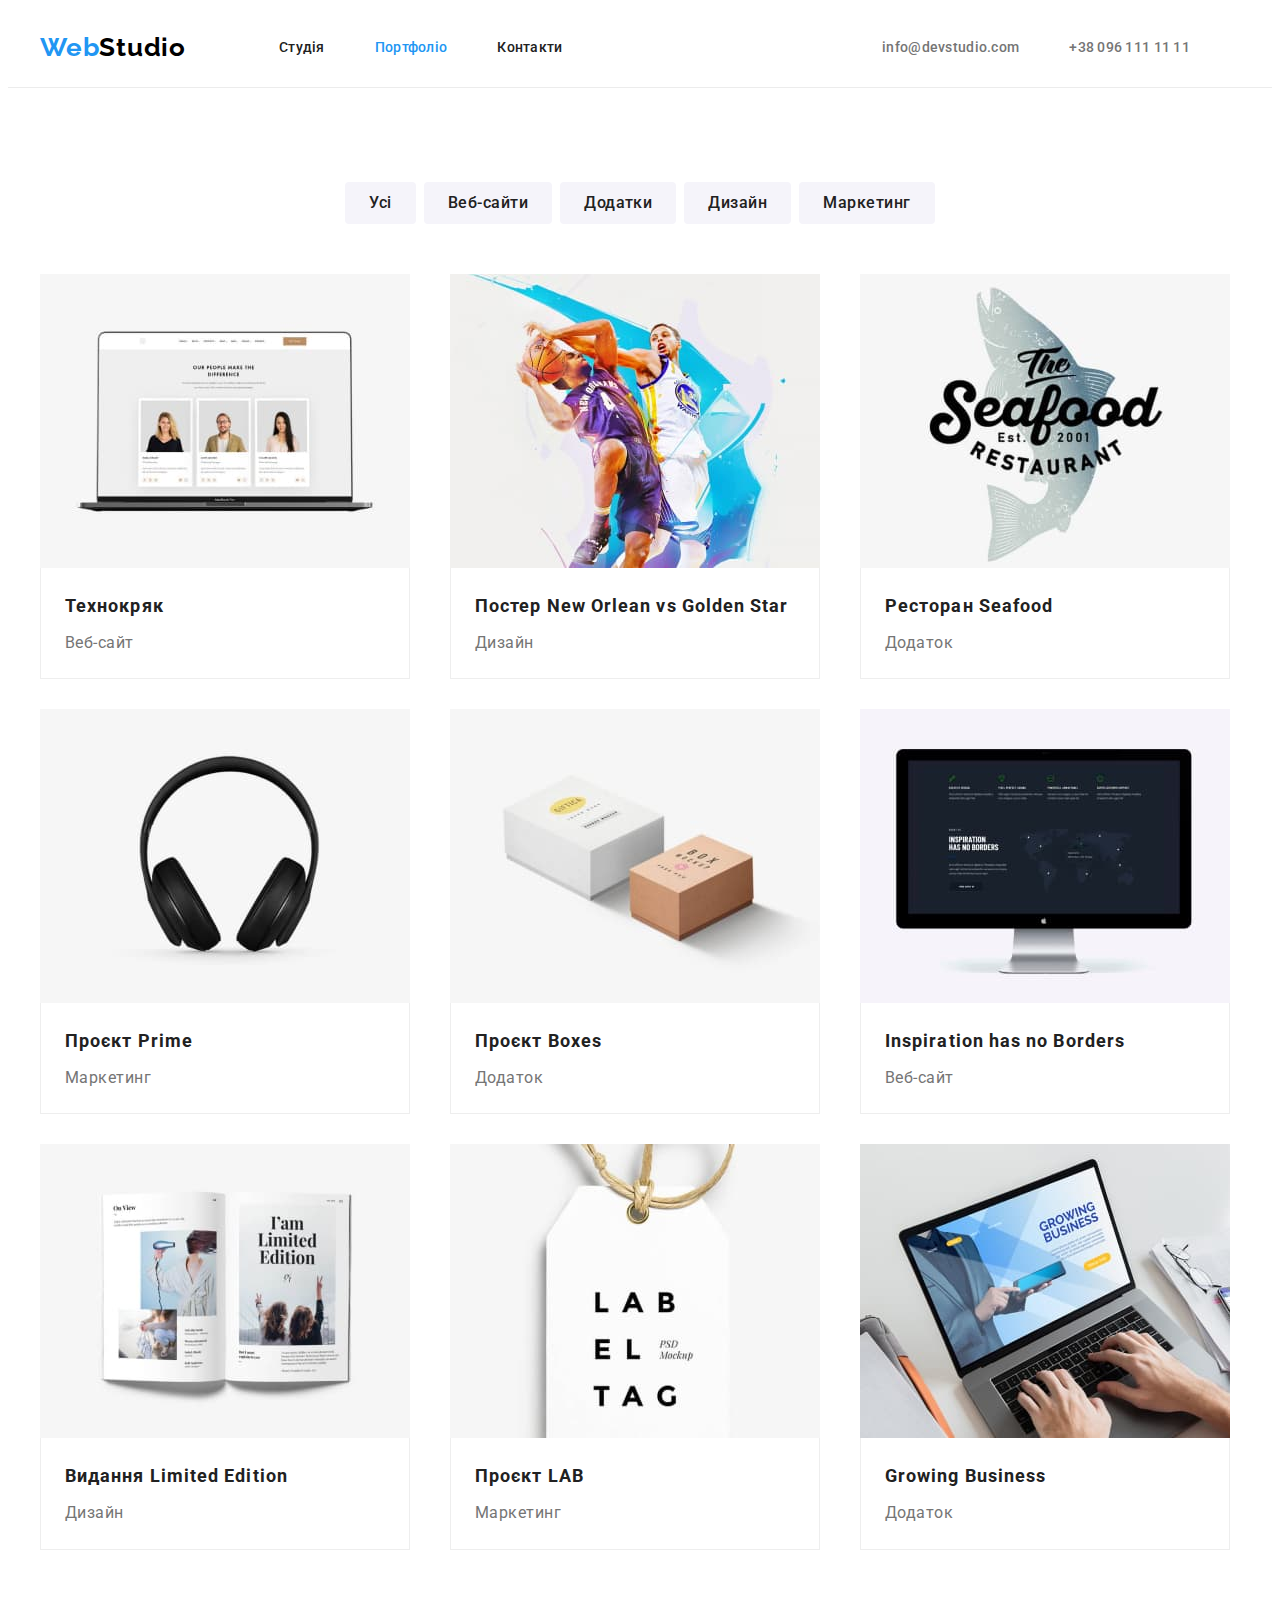
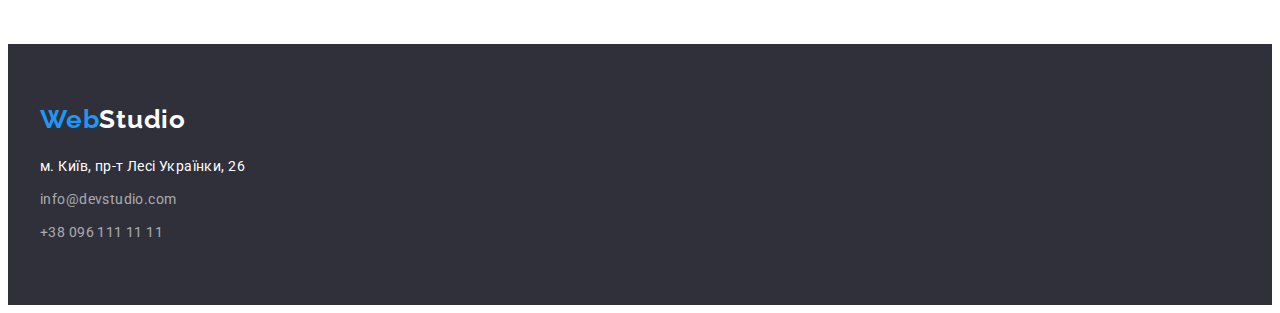
==== portfolio.html @ a5641ab6 "project created" ====
<!DOCTYPE html>
<html lang="uk">
<head>
    <meta charset="UTF-8">
    <meta http-equiv="X-UA-Compatible" content="IE=edge">
    <meta name="viewport" content="width=device-width, initial-scale=1.0">
    <title>Portfolio</title>
    <link rel="stylesheet" href="https://cdnjs.cloudflare.com/ajax/libs/modern-normalize/1.1.0/modern-normalize.min.css" integrity="sha512-wpPYUAdjBVSE4KJnH1VR1HeZfpl1ub8YT/NKx4PuQ5NmX2tKuGu6U/JRp5y+Y8XG2tV+wKQpNHVUX03MfMFn9Q==" crossorigin="anonymous" referrerpolicy="no-referrer">
    <link rel="preconnect" href="https://fonts.googleapis.com">
    <link rel="preconnect" href="https://fonts.gstatic.com" crossorigin>
    <link href="https://fonts.googleapis.com/css2?family=Raleway:wght@700&family=Roboto:wght@400;500;700;900&display=swap" rel="stylesheet">
    <link rel="stylesheet" href="./css/styles.css">
</head>

<body>
    <header>
        <div class="container header-flex">
            <nav class="header-nav">
                <a class="link logo-link" href="./index.html">
                    Web<span class="logo-decor-header">Studio</span>
                </a>
                <ul class="list menu-list">
                    <li class="menu-item"><a class="link menu-item-link" href="./index.html">Студія</a></li>
                    <li class="menu-item"><a class="link menu-item-link current" href="./portfolio.html">Портфоліо</a></li>
                    <li class="menu-item"><a class="link menu-item-link" href="">Контакти</a></li>
                </ul>
            </nav>
            <ul class="list contacts-list">
                <li><a class="link contacts-link" href="mailto:info@devstudio.com">info@devstudio.com</a></li>
                <li><a class="link contacts-link" href="tel:+380961111111">+38 096 111 11 11</a></li>
            </ul>
        </div>
    </header>

    <main>
        <section class="section section-filter">
            <div class="container">
                <h1 class="visually-hidden">Портфоліо</h1>
                <ul class="list filter-list">
                    <li class="filter-list-item"><button class="btn filter-btn" type="button">Усі</button></li>
                    <li class="filter-list-item"><button class="btn filter-btn" type="button">Веб-сайти</button></li>
                    <li class="filter-list-item"><button class="btn filter-btn" type="button">Додатки</button></li>
                    <li class="filter-list-item"><button class="btn filter-btn" type="button">Дизайн</button></li>
                    <li class="filter-list-item"><button class="btn filter-btn" type="button">Маркетинг</button></li>
                </ul>
                
                <ul class="list portfolio-list">
                    <li class="portfolio-card">
                        <a class="link portfolio-link" href="/">
                            <img class="portfolio-img" src="./images/portfolio-img-01.jpg" alt="portfolio-img-01" width="370" height="294">
                            <div class="portfolio-card-text">
                                <h2 class="portfolio-title">Технокряк</h2>
                                <p class="portfolio-desc">Веб-сайт</p>
                            </div>
                        </a>
                    </li>
                    <li class="portfolio-card">
                        <a class="link portfolio-link" href="/">
                            <img class="portfolio-img" src="./images/portfolio-img-02.jpg" alt="portfolio-img-02" width="370" height="294">
                            <div class="portfolio-card-text">
                                <h2 class="portfolio-title">Постер New Orlean vs Golden Star</h2>
                                <p class="portfolio-desc">Дизайн</p>
                            </div>                            
                        </a>
                    </li>
                    <li class="portfolio-card">
                        <a class="link portfolio-link" href="/">
                            <img class="portfolio-img" src="./images/portfolio-img-03.jpg" alt="portfolio-img-03" width="370" height="294">
                            <div class="portfolio-card-text">
                                <h2 class="portfolio-title">Ресторан Seafood</h2>
                                <p class="portfolio-desc">Додаток</p>
                            </div>                            
                        </a>
                    </li>
                    <li class="portfolio-card">
                        <a class="link portfolio-link" href="/">
                            <img class="portfolio-img" src="./images/portfolio-img-04.jpg" alt="portfolio-img-04" width="370" height="294">
                            <div class="portfolio-card-text">
                                <h2 class="portfolio-title">Проєкт Prime</h2>
                                <p class="portfolio-desc">Маркетинг</p>
                            </div>                            
                        </a>
                    </li>
                    <li class="portfolio-card">
                        <a class="link portfolio-link" href="/">
                            <img class="portfolio-img" src="./images/portfolio-img-05.jpg" alt="portfolio-img-05" width="370" height="294">
                            <div class="portfolio-card-text">
                                <h2 class="portfolio-title">Проєкт Boxes</h2>
                                <p class="portfolio-desc">Додаток</p>
                            </div>                            
                        </a>
                    </li>
                    <li class="portfolio-card">
                        <a class="link portfolio-link" href="/">
                            <img class="portfolio-img" src="./images/portfolio-img-06.jpg" alt="portfolio-img-06" width="370" height="294">
                            <div class="portfolio-card-text">
                                <h2 class="portfolio-title">Inspiration has no Borders</h2>
                                <p class="portfolio-desc">Веб-сайт</p>
                            </div>                            
                        </a>
                    </li>
                    <li class="portfolio-card">
                        <a class="link portfolio-link" href="/">
                            <img class="portfolio-img" src="./images/portfolio-img-07.jpg" alt="portfolio-img-07" width="370" height="294">
                            <div class="portfolio-card-text">
                                <h2 class="portfolio-title">Видання Limited Edition</h2>
                                <p class="portfolio-desc">Дизайн</p>
                            </div>                            
                        </a>
                    </li>
                    <li class="portfolio-card">
                        <a class="link portfolio-link" href="/">
                            <img class="portfolio-img" src="./images/portfolio-img-08.jpg" alt="portfolio-img-08" width="370" height="294">
                            <div class="portfolio-card-text">
                                <h2 class="portfolio-title">Проєкт LAB</h2>
                                <p class="portfolio-desc">Маркетинг</p>
                            </div>                            
                        </a>
                    </li>
                    <li class="portfolio-card">
                        <a class="link portfolio-link" href="/">
                            <img class="portfolio-img" src="./images/portfolio-img-09.jpg" alt="portfolio-img-09" width="370" height="294">
                            <div class="portfolio-card-text">
                                <h2 class="portfolio-title">Growing Business</h2>
                                <p class="portfolio-desc">Додаток</p>
                            </div>                            
                        </a>
                    </li>
                </ul>
            </div>
        </section>
    </main>

    <footer>
        <div class="container">
            <a class="link logo-link footer-logo" href="./index.html">
                Web<span class="logo-decor-footer">Studio</span>
            </a>
            <address class="footer-list">
                <ul class="list">
                    <li class="footer-list-item">
                        <a class="link footer-address" href="https://goo.gl/maps/kTnFqVp6dQfRhCdu8">м. Київ, пр-т Лесі Українки, 26</a>
                    </li>
                    <li class="footer-list-item">
                        <a class="link footer-contact" href="mailto:info@devstudio.com">info@devstudio.com</a>
                    </li>
                    <li class="footer-list-item">
                        <a class="link footer-contact" href="tel:+380961111111">+38 096 111 11 11</a>
                    </li>
                </ul>
            </address>
        </div>
    </footer>
    
</body>

</html>
---- css/styles.css ----
/* ===general=== */

:root {
    --white-color: #FFFFFF;
    --accent-coror: #2196F3;
    /* (gray for btn and section)  */
    --gray-bgcolor: #F5F4FA;
    --dark-bgcolor: #2F303A;
    --gray-text-color: #757575;
    --dark-text-color: #212121;
    --black-text-color: #000000;
    --accent-hero-btn-color: #188CE8;
    --white-border: #EEEEEE;
    --border-bottom-line: #ECECEC;
}

body {
    font-family: 'Roboto', sans-serif;
    font-style: normal;
    font-size: 14px;
    line-height: 1.71;
    color: var(--dark-text-color);
    background-color: var(--white-color);  
}

h1, h2, h3, h4, p {
    margin-top: 0;
    margin-bottom: 0;
}

.link {
    text-decoration: none;
}

.link:visited {
    text-decoration: none;
}

.list {
    list-style: none;
    padding: 0;
    margin: 0;
}

.visually-hidden {
    position: absolute;
    width: 1px;
    height: 1px;
    margin: -1px;
    padding: 0;
    overflow: hidden;
    border: 0;
    clip: rect(0 0 0 0);
}

img {
    display: block;
}

.container {
    width: 1200px;
    margin: 0 auto;
    padding: 0 15px;
}

.section {
    padding: 94px 0;
}

/* ===header=== */

header {
    border-bottom: 1px solid var(--border-bottom-line);
    padding-top: 24px;
    padding-bottom: 24px;
}

.header-flex, .header-nav, .menu-list, .contacts-list {
    display: flex;
    align-items: center;
}

.header-flex {
    justify-content: space-between;
}

.logo-link {
    font-family: 'Raleway', sans-serif;
    font-style: normal;
    font-weight: 700;
    font-size: 26px;
    line-height: 1.2;
    letter-spacing: 0.03em; 
    color: var(--accent-coror);
    margin-right: 93px;
}

.logo-decor-header {
    color: var(--black-text-color);
}

.menu-item-link {
    font-weight: 500;
    font-size: 14px;
    line-height: 1.14;
    letter-spacing: 0.02em;
    color: var(--dark-text-color);    
}

.menu-item:not(:last-child) {
    margin-right: 50px;
}

.current {
    color: var(--accent-coror);
}

.contacts-list {
    margin-left: auto;
}

.contacts-link {
    font-weight: 500;
    font-size: 14px;
    line-height: 1.14;
    letter-spacing: 0.02em;
    color: var(--gray-text-color);
    margin-right: 50px;
}

.menu-item-link:hover,
.menu-item-link:focus,
.contacts-link:hover,
.contacts-link:focus {
    color: var(--accent-coror);
}

/* ===main=== */

.section-hero {
    text-align: center;
    background-color: var(--dark-bgcolor);
    padding: 200px 0;
}

.hero-title {
    font-weight: 900;
    font-size: 44px;
    line-height: 1.36;
    letter-spacing: 0.06em;
    text-transform: uppercase;
    color: var(--white-color);
    margin: 0 auto 30px;
    max-width: 696px;
}

.hero-btn {
    font-family: inherit;
    font-weight: 700;
    font-size: 16px;
    line-height: 1.88;
    letter-spacing: 0.06em;
    color: var(--white-color);
    background-color: var(--accent-coror);
    padding: 10px 32px;
    border-color: transparent;
    border-radius: 4px;
    box-shadow: 0px 4px 4px rgba(0, 0, 0, 0.15);
}

.hero-btn:hover, .hero-btn:focus {
    background-color: var(--accent-hero-btn-color);
    cursor: pointer;
}

.special-list {
    display: flex;
}

.special-item {
    flex-basis: calc((100% - 3*30px) / 4);
}

.special-item:not(:last-child) {
    margin-right: 30px;
}

.special-title {
    font-weight: 700;
    font-size: 14px;
    line-height: 1.14;
    letter-spacing: 0.03em;
    text-transform: uppercase;
    color: var(--dark-text-color);
    margin-bottom: 10px;
}

.special-desc {
    letter-spacing: 0.03em;
    color: var(--gray-text-color);
}

.section-title {
    font-weight: 700;
    font-size: 36px;
    line-height: 1.17;
    text-align: center;
    letter-spacing: 0.03em;
    color: var(--dark-text-color);
    margin-bottom: 50px;
}

.section-feature {
    padding-top: 0;
}

.feature-list {
    display: flex;
    flex-wrap: wrap;
}

.feature-item:not(:last-child) {
    margin-right: 30px;
}

.section-team {
    background-color: var(--gray-bgcolor);
    margin-bottom: 0;
    padding-bottom: 94px;
}

.team-list {
    display: flex;
    flex-wrap: wrap;
}

.team-card {
    flex-basis: calc((100% - 90px)/4);
    background-color: var(--white-color);
    box-shadow: 0px 1px 3px rgba(0, 0, 0, 0.12), 0px 1px 1px rgba(0, 0, 0, 0.14), 0px 2px 1px rgba(0, 0, 0, 0.2);
    border-radius: 0px 0px 4px 4px;
}

.team-card:not(:last-child) {
    margin-right: 30px;
}

.team-card-text {
    text-align: center;
    font-size: 16px;
    line-height: 1.19;
    letter-spacing: 0.03em;
    color: var(--dark-text-color);
    padding: 30px 0;
}
.team-title {
    font-size: 16px;
    font-weight: 500;
    margin-bottom: 10px;
}

.team-desc {
    color: var(--gray-text-color);
}

/* ===footer=== */

footer {
    background-color: var(--dark-bgcolor);
    padding: 60px 0;
}

.footer-logo {
    display: inline-block;
    margin-bottom: 20px;
}

.logo-decor-footer {
    color: var(--white-color);
}

.footer-list-item:not(:last-child) {
    margin-bottom: 9px;
}

.footer-address, .footer-contact {
    font-style: normal;
    font-size: 14px;
    line-height: 1.71;
    letter-spacing: 0.03em;
    color: var(--white-color);    
}

.footer-contact {
    color: rgba(255, 255, 255, 0.6);
}

/* ===portfolio=== */

.filter-list {
    display: flex;
    justify-content: center;
    margin-bottom: 50px;
}

.filter-list-item:not(:last-child) {
    margin-right: 8px;
}

.filter-btn {
    font-family: inherit;
    font-weight: 500;
    font-size: 16px;
    line-height: 1.63;
    text-align: center;
    letter-spacing: 0.03em;
    color: var(--dark-text-color);
    background-color: var(--gray-bgcolor);
    border-radius: 4px;
    border-color: transparent;
    padding: 6px 22px;
}

.filter-btn:hover, .filter-btn:focus {
    color: var(--white-color);
    background-color: var(--accent-coror);
    cursor: pointer;
    box-shadow: 0px 3px 1px rgba(0, 0, 0, 0.1), 0px 1px 2px rgba(0, 0, 0, 0.08), 0px 2px 2px rgba(0, 0, 0, 0.12);
}

.portfolio-list {
    display: flex;
    flex-wrap: wrap;
}

.portfolio-card {
    display: inline-block;
    background-color: var(--white-color);
    flex-basis: calc((100% - 60px)/3);
}

.portfolio-card:not(:nth-child(3n)) {
    margin-right: 30px;
}

.portfolio-card:not(:nth-last-child(-n+3)) {
    margin-bottom: 30px;
}

.portfolio-link {
    display: inline-block;
}

.portfolio-card-text {
    padding: 20px 24px;
    border-right: 1px solid var(--white-border);
    border-left: 1px solid var(--white-border);
    border-bottom: 1px solid var(--white-border);
}

.portfolio-title {
    font-weight: 700;
    font-size: 18px;
    line-height: 2;
    letter-spacing: 0.06em;
    color: var(--dark-text-color);
    margin-bottom: 4px;
}

.portfolio-desc {
    font-size: 16px;
    line-height: 1.88;
    letter-spacing: 0.03em;
    color: var(--gray-text-color);
}
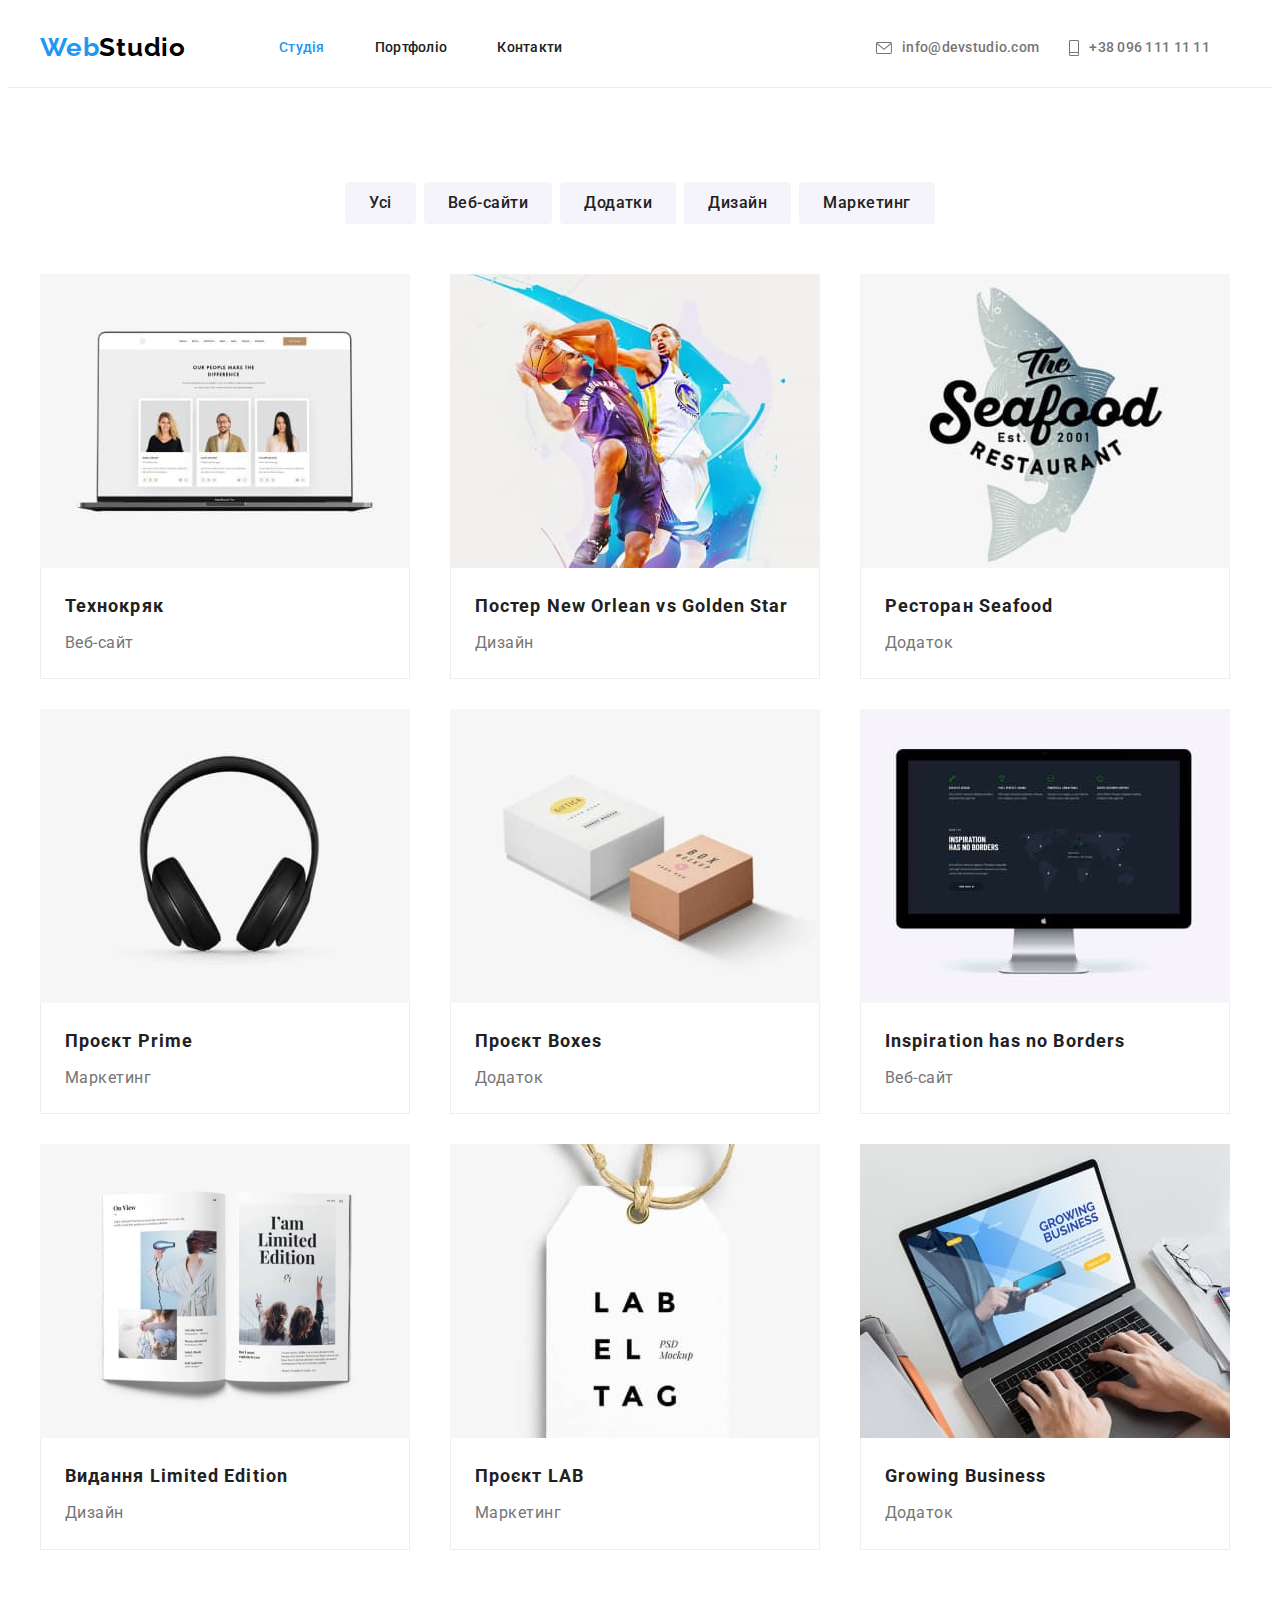
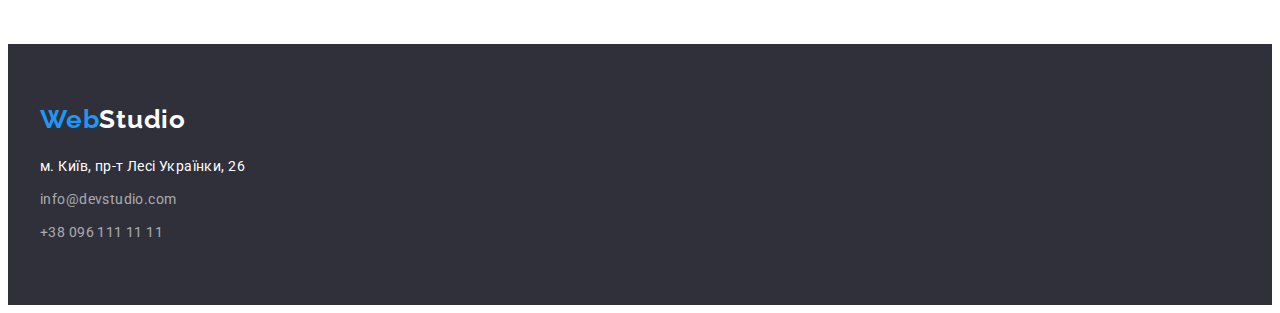
==== commit 4286cb70: "header added to portfolio" ====
--- a/portfolio.html
+++ b/portfolio.html
@@ -20,14 +20,22 @@
                     Web<span class="logo-decor-header">Studio</span>
                 </a>
                 <ul class="list menu-list">
-                    <li class="menu-item"><a class="link menu-item-link" href="./index.html">Студія</a></li>
-                    <li class="menu-item"><a class="link menu-item-link current" href="./portfolio.html">Портфоліо</a></li>
+                    <li class="menu-item"><a class="link menu-item-link current" href="./index.html">Студія</a></li>
+                    <li class="menu-item"><a class="link menu-item-link" href="./portfolio.html">Портфоліо</a></li>
                     <li class="menu-item"><a class="link menu-item-link" href="">Контакти</a></li>
                 </ul>
             </nav>
             <ul class="list contacts-list">
-                <li><a class="link contacts-link" href="mailto:info@devstudio.com">info@devstudio.com</a></li>
-                <li><a class="link contacts-link" href="tel:+380961111111">+38 096 111 11 11</a></li>
+                <li><a class="link contacts-link" href="mailto:info@devstudio.com">
+                        <svg class="icon-email">
+                            <use href="./images/icons/sprite.svg#icon-email" width="16" height="12"></use>
+                        </svg>
+                        info@devstudio.com</a></li>
+                <li><a class="link contacts-link" href="tel:+380961111111">
+                        <svg class="icon-phone">
+                            <use href="./images/icons/sprite.svg#icon-phone" width="10" height="16"></use>
+                        </svg>
+                        +38 096 111 11 11</a></li>
             </ul>
         </div>
     </header>
--- a/css/styles.css
+++ b/css/styles.css
@@ -2,7 +2,7 @@
 
 :root {
     --white-color: #FFFFFF;
-    --accent-coror: #2196F3;
+    --accent-color: #2196F3;
     /* (gray for btn and section)  */
     --gray-bgcolor: #F5F4FA;
     --dark-bgcolor: #2F303A;
@@ -75,7 +75,7 @@
     padding-bottom: 24px;
 }
 
-.header-flex, .header-nav, .menu-list, .contacts-list {
+.header-flex, .header-nav, .menu-list, .contacts-list, .contacts-link {
     display: flex;
     align-items: center;
 }
@@ -91,7 +91,7 @@
     font-size: 26px;
     line-height: 1.2;
     letter-spacing: 0.03em; 
-    color: var(--accent-coror);
+    color: var(--accent-color);
     margin-right: 93px;
 }
 
@@ -112,7 +112,7 @@
 }
 
 .current {
-    color: var(--accent-coror);
+    color: var(--accent-color);
 }
 
 .contacts-list {
@@ -125,14 +125,35 @@
     line-height: 1.14;
     letter-spacing: 0.02em;
     color: var(--gray-text-color);
-    margin-right: 50px;
+    margin-right: 30px;
+}
+
+.icon-email, .icon-phone {
+    display: inline-block;
+    margin-right: 10px;
+    fill: var(--gray-text-color);
+}
+
+.icon-email {
+    width: 16px;
+    height: 12px;
+}
+
+.icon-phone {
+    width: 10px;
+    height: 16px;
 }
 
 .menu-item-link:hover,
 .menu-item-link:focus,
 .contacts-link:hover,
 .contacts-link:focus {
-    color: var(--accent-coror);
+    color: var(--accent-color);
+}
+
+.contacts-link:hover svg,
+.contacts-link:focus svg {
+    fill: var(--accent-color);
 }
 
 /* ===main=== */
@@ -161,7 +182,7 @@
     line-height: 1.88;
     letter-spacing: 0.06em;
     color: var(--white-color);
-    background-color: var(--accent-coror);
+    background-color: var(--accent-color);
     padding: 10px 32px;
     border-color: transparent;
     border-radius: 4px;
@@ -323,7 +344,7 @@
 
 .filter-btn:hover, .filter-btn:focus {
     color: var(--white-color);
-    background-color: var(--accent-coror);
+    background-color: var(--accent-color);
     cursor: pointer;
     box-shadow: 0px 3px 1px rgba(0, 0, 0, 0.1), 0px 1px 2px rgba(0, 0, 0, 0.08), 0px 2px 2px rgba(0, 0, 0, 0.12);
 }
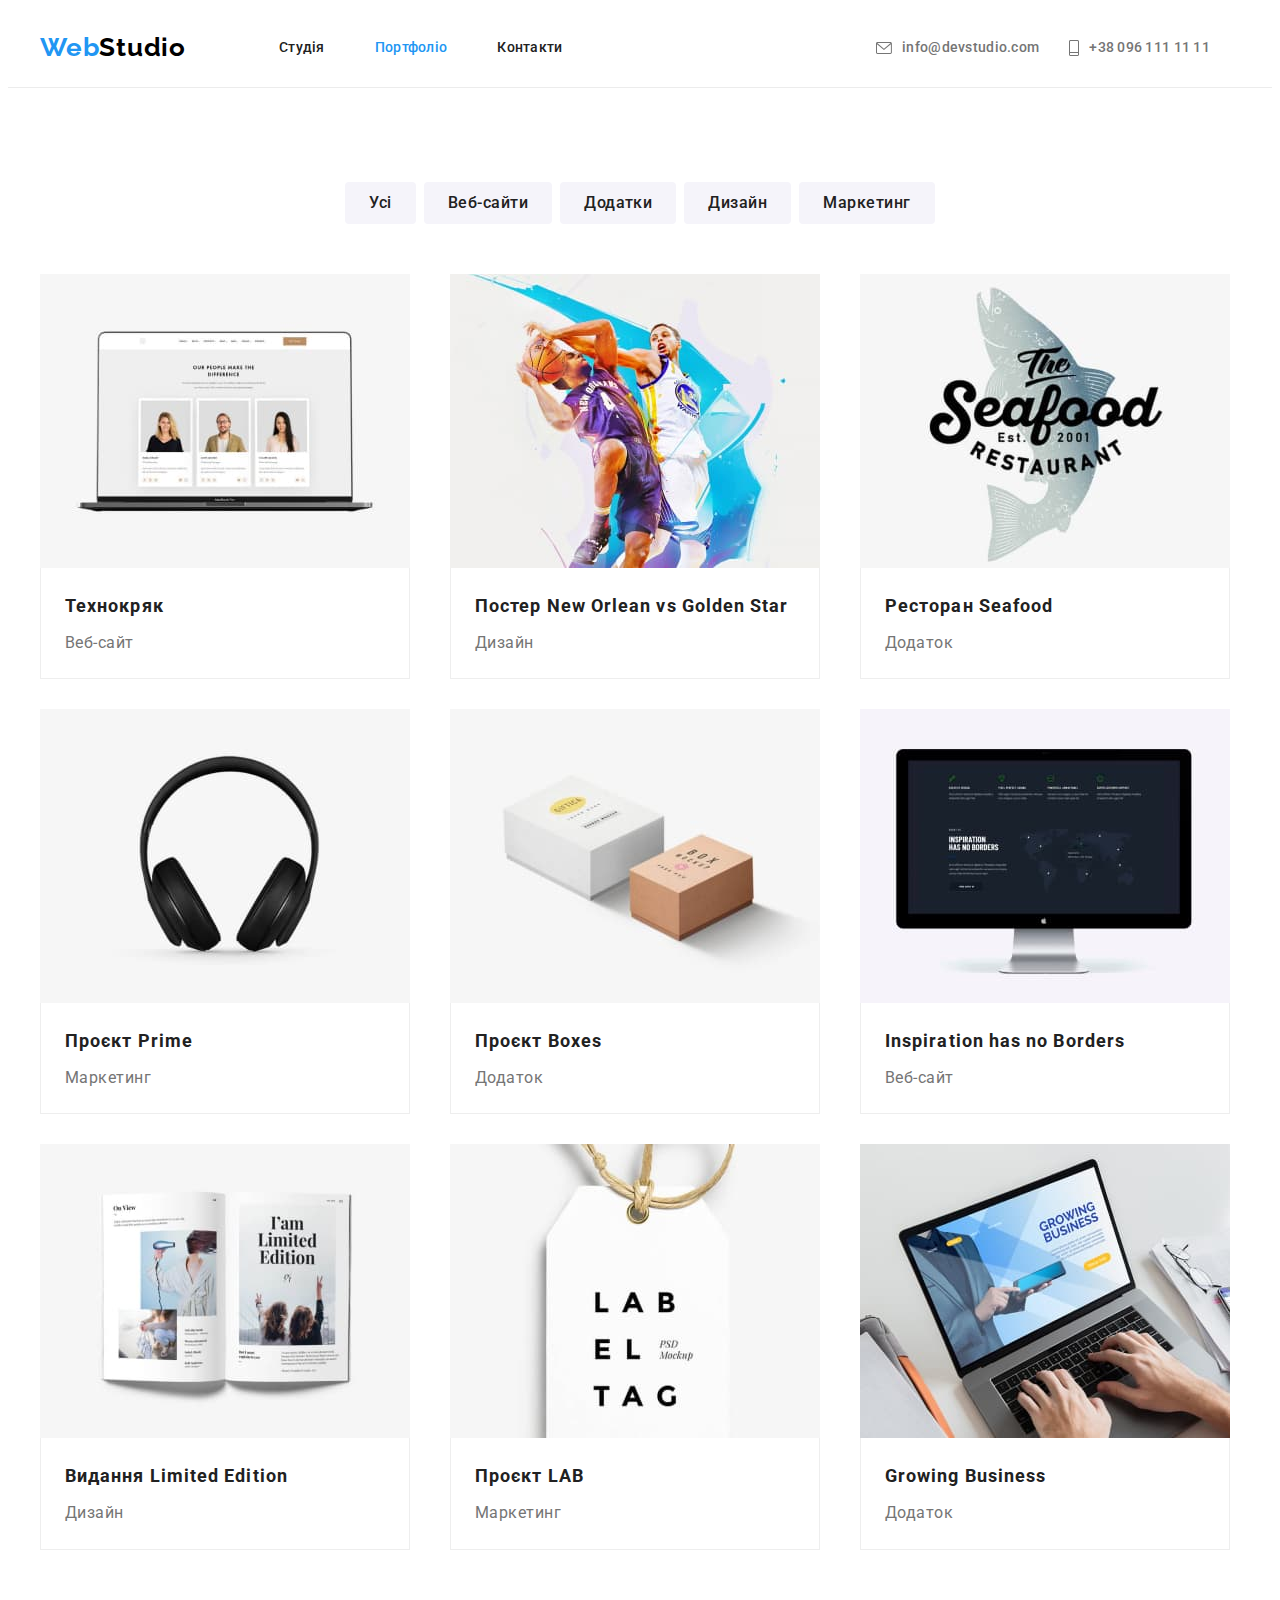
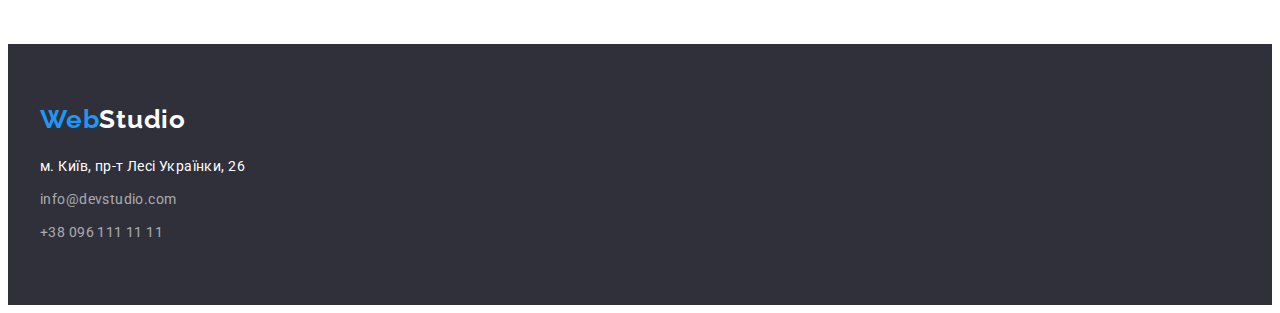
==== commit 0a58f7b1: "section clients added" ====
--- a/portfolio.html
+++ b/portfolio.html
@@ -20,20 +20,20 @@
                     Web<span class="logo-decor-header">Studio</span>
                 </a>
                 <ul class="list menu-list">
-                    <li class="menu-item"><a class="link menu-item-link current" href="./index.html">Студія</a></li>
-                    <li class="menu-item"><a class="link menu-item-link" href="./portfolio.html">Портфоліо</a></li>
+                    <li class="menu-item"><a class="link menu-item-link" href="./index.html">Студія</a></li>
+                    <li class="menu-item"><a class="link menu-item-link current" href="./portfolio.html">Портфоліо</a></li>
                     <li class="menu-item"><a class="link menu-item-link" href="">Контакти</a></li>
                 </ul>
             </nav>
             <ul class="list contacts-list">
                 <li><a class="link contacts-link" href="mailto:info@devstudio.com">
-                        <svg class="icon-email">
-                            <use href="./images/icons/sprite.svg#icon-email" width="16" height="12"></use>
+                        <svg class="icon-email" width="16" height="12">
+                            <use href="./images/icons/sprite.svg#icon-email"></use>
                         </svg>
                         info@devstudio.com</a></li>
                 <li><a class="link contacts-link" href="tel:+380961111111">
-                        <svg class="icon-phone">
-                            <use href="./images/icons/sprite.svg#icon-phone" width="10" height="16"></use>
+                        <svg class="icon-phone" width="10" height="16">
+                            <use href="./images/icons/sprite.svg#icon-phone"></use>
                         </svg>
                         +38 096 111 11 11</a></li>
             </ul>
--- a/css/styles.css
+++ b/css/styles.css
@@ -12,6 +12,8 @@
     --accent-hero-btn-color: #188CE8;
     --white-border: #EEEEEE;
     --border-bottom-line: #ECECEC;
+    --overlay-color: #2f303a66;
+    --icon-gray-color: #AFB1B8;
 }
 
 body {
@@ -53,6 +55,16 @@
     clip: rect(0 0 0 0);
 }
 
+.section-title {
+    font-weight: 700;
+    font-size: 36px;
+    line-height: 1.17;
+    text-align: center;
+    letter-spacing: 0.03em;
+    color: var(--dark-text-color);
+    margin-bottom: 50px;
+}
+
 img {
     display: block;
 }
@@ -65,6 +77,22 @@
 
 .section {
     padding: 94px 0;
+}
+
+.social-link {
+    width: 44px;
+    height: 44px;
+    border-radius: 50%;
+    display: flex;
+    justify-content: center;
+    align-items: center;
+    fill: var(--icon-gray-color);
+}
+
+.social-link:hover,
+.social-link:focus {
+    background-color: var(--accent-color);
+    fill: var(--white-color);
 }
 
 /* ===header=== */
@@ -134,16 +162,6 @@
     fill: var(--gray-text-color);
 }
 
-.icon-email {
-    width: 16px;
-    height: 12px;
-}
-
-.icon-phone {
-    width: 10px;
-    height: 16px;
-}
-
 .menu-item-link:hover,
 .menu-item-link:focus,
 .contacts-link:hover,
@@ -158,10 +176,17 @@
 
 /* ===main=== */
 
+/* ===hero=== */
 .section-hero {
     text-align: center;
     background-color: var(--dark-bgcolor);
     padding: 200px 0;
+    background-image: linear-gradient(var(--overlay-color), var(--overlay-color)), url(/images/hero.jpg);
+    background-size: cover;
+    background-position: center;
+    background-repeat: no-repeat;
+    /* max-width: 1600рх; 
+    ask mentor*/
 }
 
 .hero-title {
@@ -194,16 +219,27 @@
     cursor: pointer;
 }
 
+/* ===special=== */
+
 .special-list {
     display: flex;
 }
 
 .special-item {
-    flex-basis: calc((100% - 3*30px) / 4);
+    flex-basis: calc((100% - 3*30px)/4);
 }
 
 .special-item:not(:last-child) {
     margin-right: 30px;
+}
+
+.special-icon {
+    width: 270px;
+    height: 120px;
+    background-color: var(--gray-bgcolor);
+    padding: 25px 100px;
+    margin-bottom: 30px;
+    display: flex;
 }
 
 .special-title {
@@ -221,15 +257,7 @@
     color: var(--gray-text-color);
 }
 
-.section-title {
-    font-weight: 700;
-    font-size: 36px;
-    line-height: 1.17;
-    text-align: center;
-    letter-spacing: 0.03em;
-    color: var(--dark-text-color);
-    margin-bottom: 50px;
-}
+/* ===feature=== */
 
 .section-feature {
     padding-top: 0;
@@ -243,6 +271,8 @@
 .feature-item:not(:last-child) {
     margin-right: 30px;
 }
+
+/* ===team=== */
 
 .section-team {
     background-color: var(--gray-bgcolor);
@@ -272,8 +302,9 @@
     line-height: 1.19;
     letter-spacing: 0.03em;
     color: var(--dark-text-color);
-    padding: 30px 0;
-}
+    padding: 30px 32px;
+}
+
 .team-title {
     font-size: 16px;
     font-weight: 500;
@@ -282,6 +313,42 @@
 
 .team-desc {
     color: var(--gray-text-color);
+    margin-bottom: 16px;
+}
+
+.team-social-list {
+    display: flex;
+    justify-content: space-between;
+    align-items: center;
+}
+
+/* ===clients=== */
+
+.clients-list {
+    display: flex;
+    flex-wrap: wrap;
+    align-items: center;
+}
+
+.clients-item:not(:last-child) {
+    margin-right: 30px;
+}
+
+.clients-link {
+    border: 1px solid var(--icon-gray-color);
+    border-radius: 4px;
+    padding: 16px 32px;
+    width: 170px;
+    height: 92px;
+    display: flex;
+    justify-content: center;
+    align-items: center;
+    fill: var(--icon-gray-color);
+}
+
+.clients-link:hover, .clients-link:focus {
+    fill: var(--accent-color);
+    border-color: var(--accent-color);
 }
 
 /* ===footer=== */
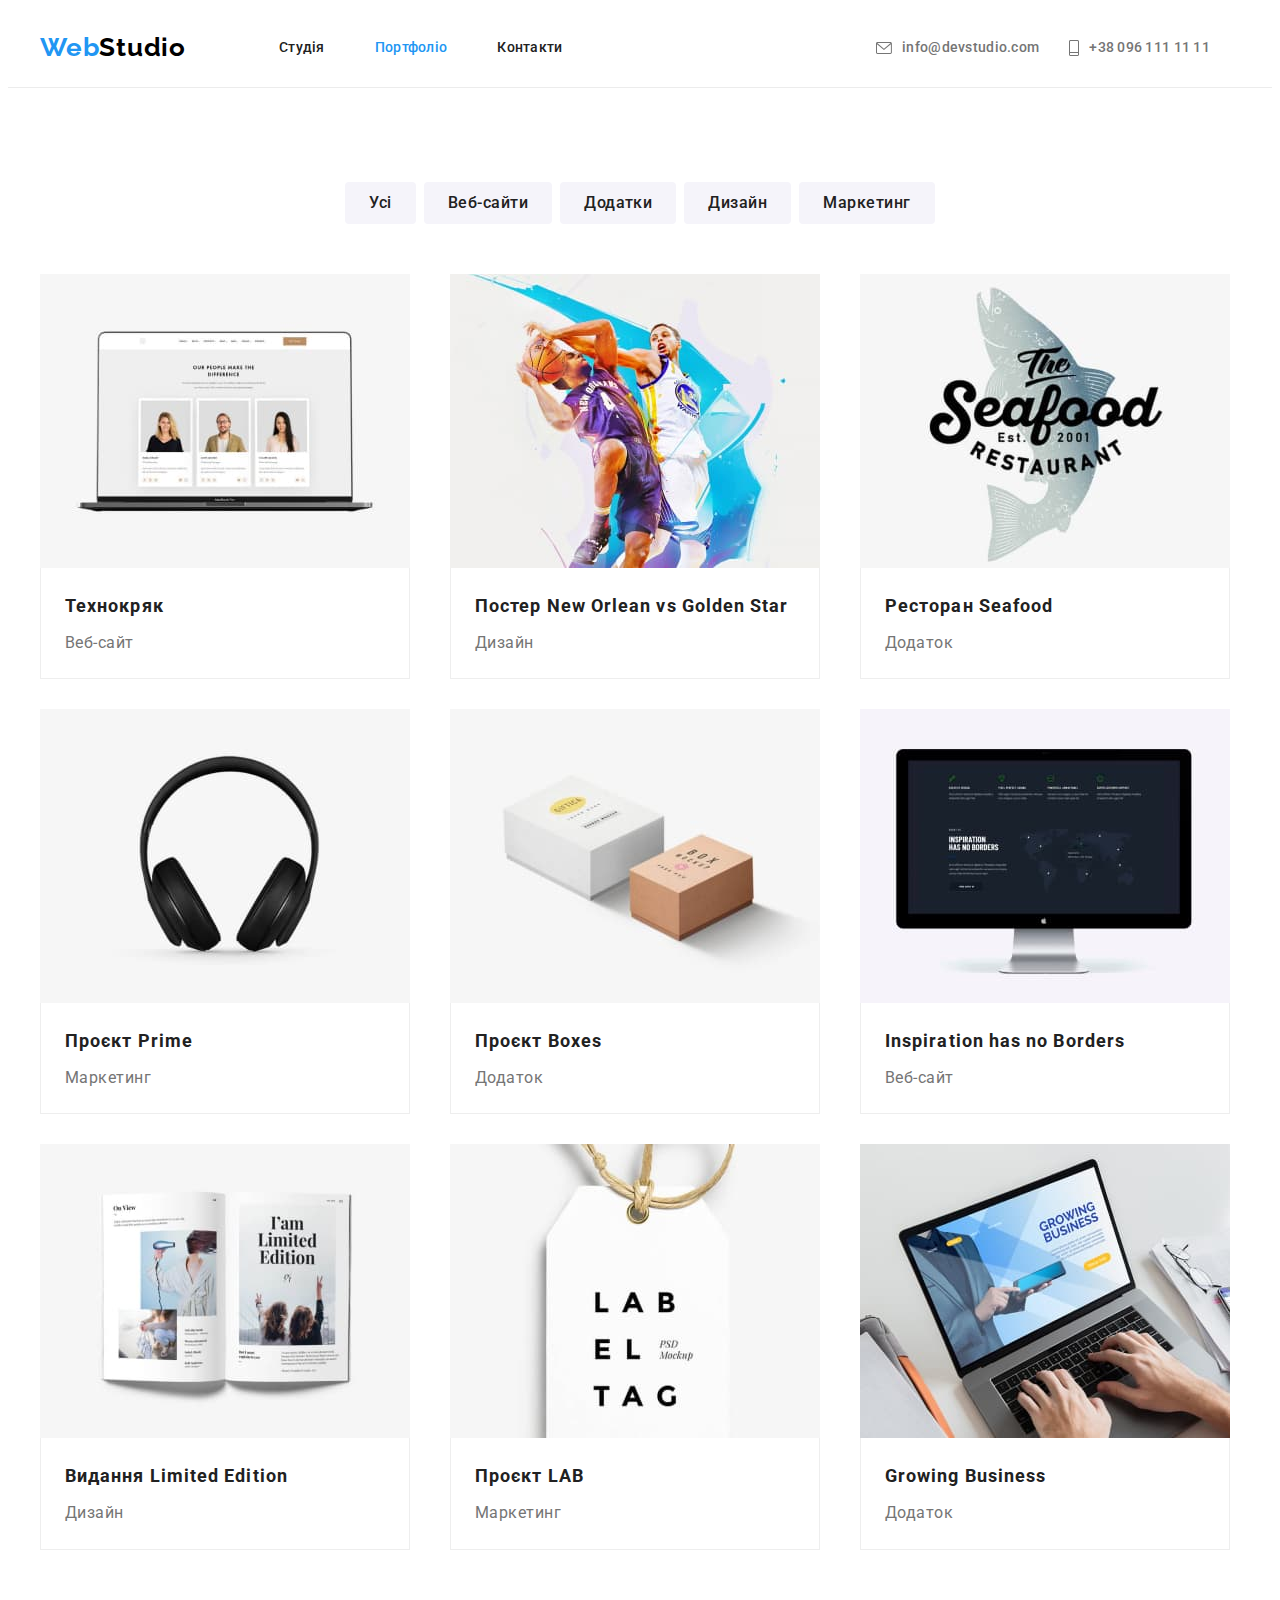
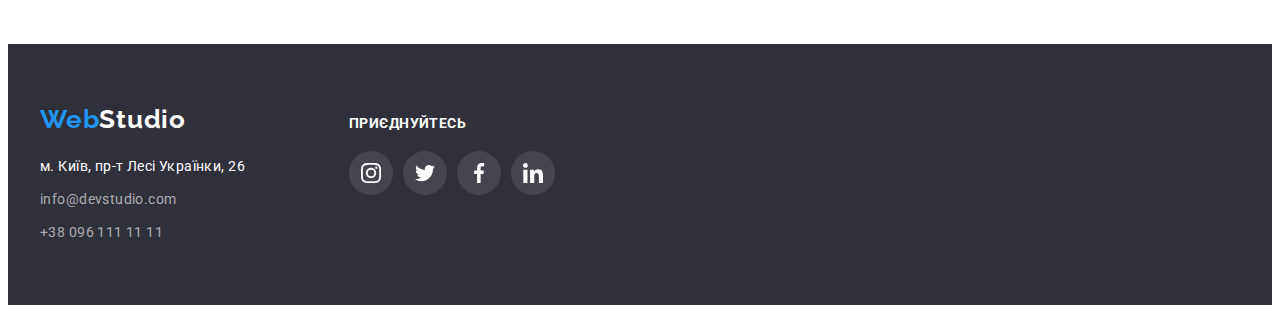
==== commit 9670a1e9: "footer edited in portfolio" ====
--- a/portfolio.html
+++ b/portfolio.html
@@ -141,22 +141,59 @@
 
     <footer>
         <div class="container">
-            <a class="link logo-link footer-logo" href="./index.html">
-                Web<span class="logo-decor-footer">Studio</span>
-            </a>
-            <address class="footer-list">
-                <ul class="list">
-                    <li class="footer-list-item">
-                        <a class="link footer-address" href="https://goo.gl/maps/kTnFqVp6dQfRhCdu8">м. Київ, пр-т Лесі Українки, 26</a>
-                    </li>
-                    <li class="footer-list-item">
-                        <a class="link footer-contact" href="mailto:info@devstudio.com">info@devstudio.com</a>
-                    </li>
-                    <li class="footer-list-item">
-                        <a class="link footer-contact" href="tel:+380961111111">+38 096 111 11 11</a>
-                    </li>
-                </ul>
-            </address>
+            <ul class="list footer-container-list">
+                <li class="footer-container-item">
+                    <a class="link logo-link footer-logo" href="./index.html">
+                        Web<span class="logo-decor-footer">Studio</span>
+                    </a>
+                    <address class="footer-list">
+                        <ul class="list">
+                            <li class="footer-list-item">
+                                <a class="link footer-address" href="https://goo.gl/maps/kTnFqVp6dQfRhCdu8">м. Київ, пр-т Лесі Українки, 26</a>
+                            </li>
+                            <li class="footer-list-item">
+                                <a class="link footer-contact" href="mailto:info@devstudio.com">info@devstudio.com</a>
+                            </li>
+                            <li class="footer-list-item">
+                                <a class="link footer-contact" href="tel:+380961111111">+38 096 111 11 11</a>
+                            </li>
+                        </ul>
+                    </address>
+                </li>
+                <li class="footer-container-item">
+                    <h2 class="footer-social-title">приєднуйтесь</h2>
+                    <ul class="list footer-social-list">
+                        <li class="footer-social-item">
+                            <a class="link social-link" href="">
+                                <svg class="social-icon" width="20" height="20">
+                                    <use href="./images/icons/sprite.svg#icon-instagram"></use>
+                                </svg>
+                            </a>
+                        </li>
+                        <li class="footer-social-item">
+                            <a class="link social-link" href="">
+                                <svg class="social-icon" width="20" height="20">
+                                    <use href="./images/icons/sprite.svg#icon-twitter"></use>
+                                </svg>
+                            </a>
+                        </li>
+                        <li class="footer-social-item">
+                            <a class="link social-link" href="">
+                                <svg class="social-icon" width="20" height="20">
+                                    <use href="./images/icons/sprite.svg#icon-facebook"></use>
+                                </svg>
+                            </a>
+                        </li>
+                        <li class="footer-social-item">
+                            <a class="link social-link" href="">
+                                <svg class="social-icon" width="20" height="20">
+                                    <use href="./images/icons/sprite.svg#icon-linkedin"></use>
+                                </svg>
+                            </a>
+                        </li>
+                    </ul>
+                </li>
+            </ul>
         </div>
     </footer>
     
--- a/css/styles.css
+++ b/css/styles.css
@@ -14,6 +14,7 @@
     --border-bottom-line: #ECECEC;
     --overlay-color: #2f303a66;
     --icon-gray-color: #AFB1B8;
+    --icon-dark-gray-color: #ffffff1a;
 }
 
 body {
@@ -185,8 +186,7 @@
     background-size: cover;
     background-position: center;
     background-repeat: no-repeat;
-    /* max-width: 1600рх; 
-    ask mentor*/
+    /* ask mentor 1600*/
 }
 
 .hero-title {
@@ -383,6 +383,42 @@
     color: rgba(255, 255, 255, 0.6);
 }
 
+.footer-container-list {
+    display: flex;
+}
+
+.footer-container-item {
+    margin-right: 70px;
+}
+
+.footer-social-title {
+    font-weight: 700;
+    font-size: 14px;
+    line-height: 1.14;
+    letter-spacing: 0.03em;
+    text-transform: uppercase;
+    color: var(--white-color);
+    padding-top: 12px;
+    margin-bottom: 20px;
+}
+
+.footer-social-list {
+    display: flex;
+    justify-content: space-between;
+    align-items: center;
+    min-width: 206px;
+}
+
+.footer-social-item .social-link {
+    fill: var(--white-color);
+    background-color: var(--icon-dark-gray-color);
+}
+
+.footer-social-item .social-link:hover,
+.footer-social-item .social-link:focus {
+    background-color: var(--accent-color);
+}
+
 /* ===portfolio=== */
 
 .filter-list {
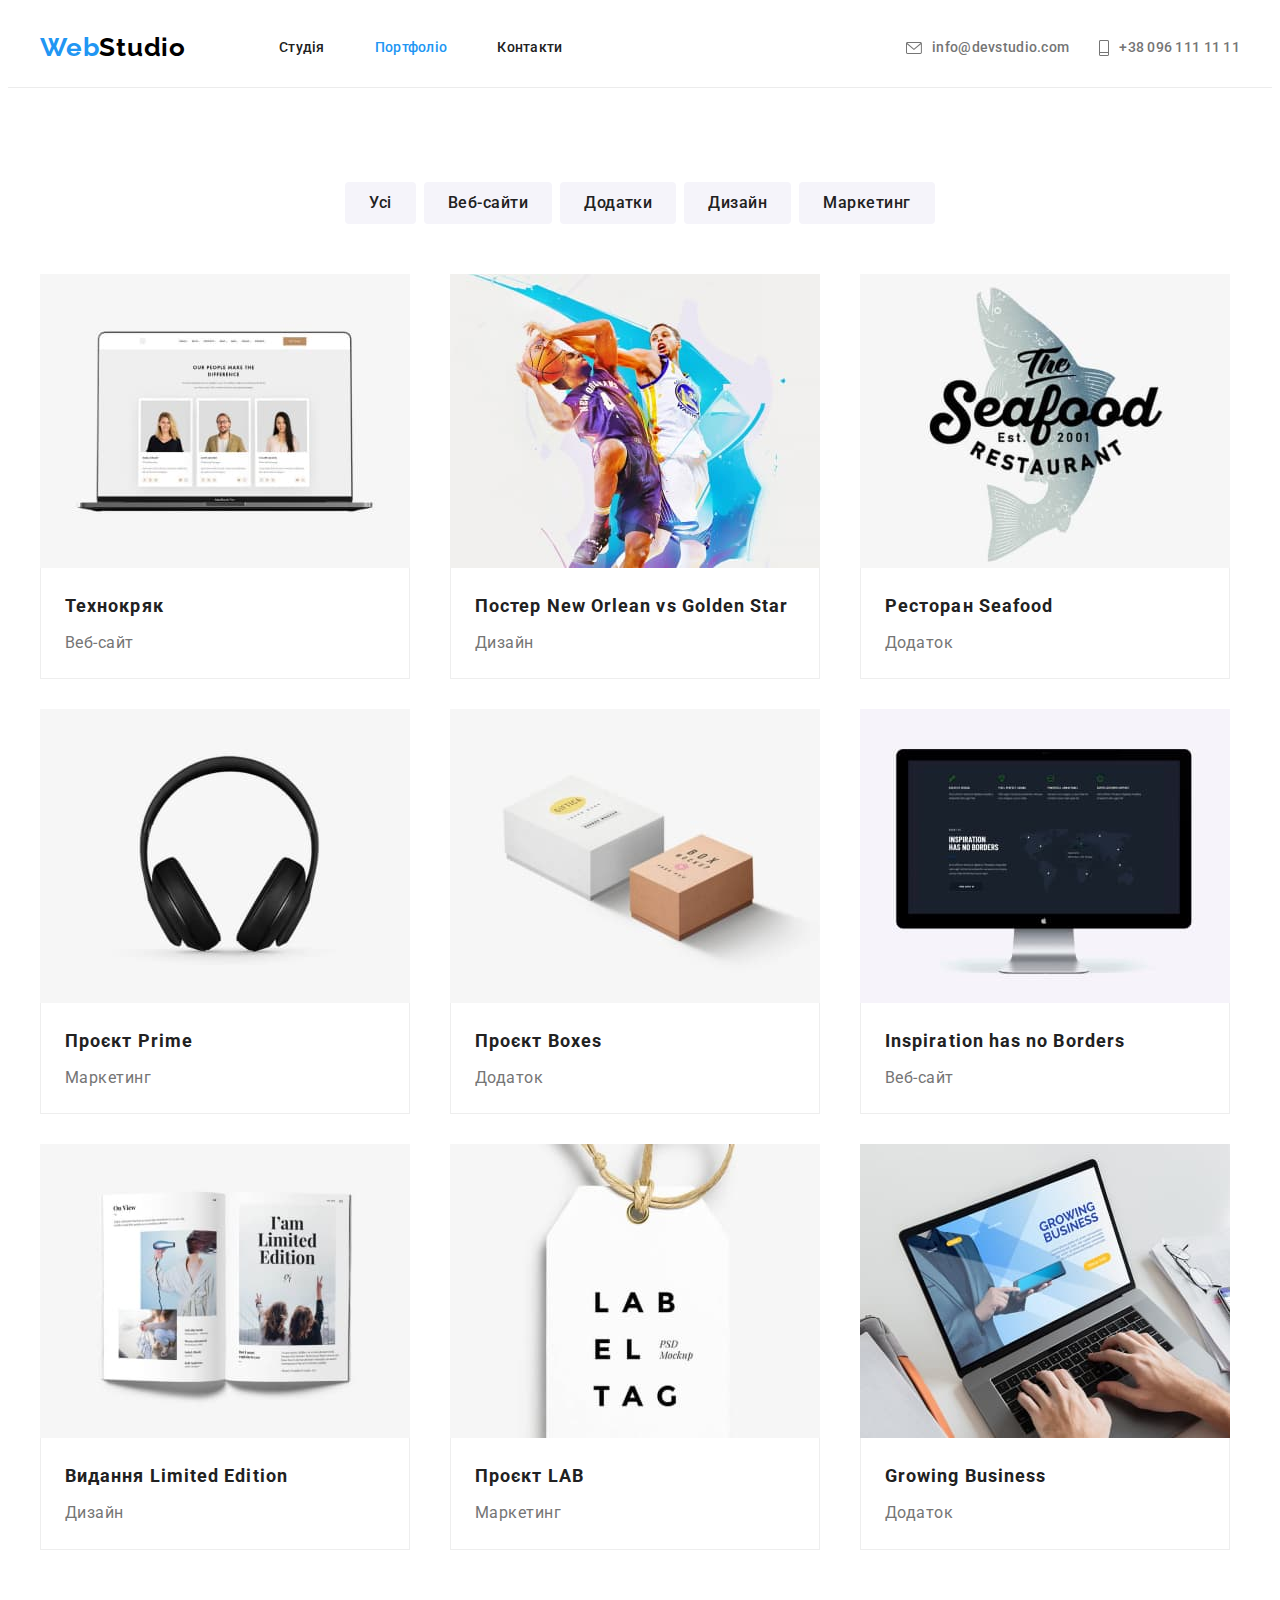
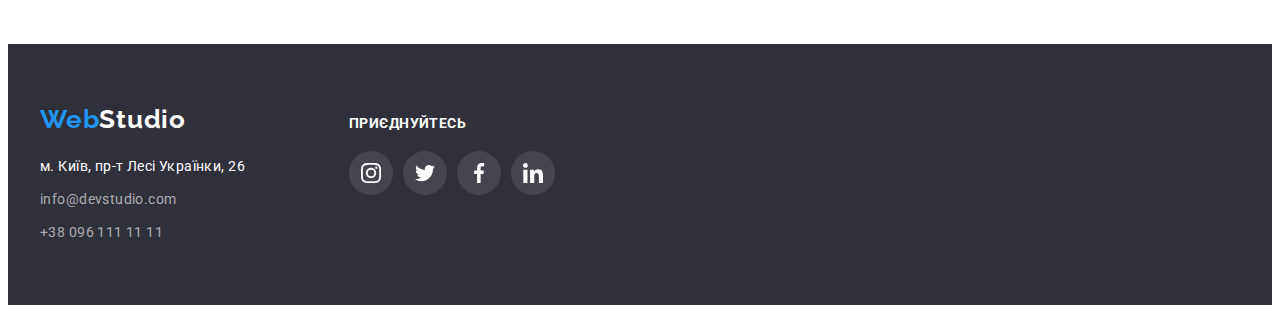
==== commit fbaad7a9: "footer, contacts-list edited" ====
--- a/portfolio.html
+++ b/portfolio.html
@@ -41,7 +41,7 @@
     </header>
 
     <main>
-        <section class="section section-filter">
+        <section class="section">
             <div class="container">
                 <h1 class="visually-hidden">Портфоліо</h1>
                 <ul class="list filter-list">
@@ -141,59 +141,58 @@
 
     <footer>
         <div class="container">
-            <ul class="list footer-container-list">
-                <li class="footer-container-item">
-                    <a class="link logo-link footer-logo" href="./index.html">
-                        Web<span class="logo-decor-footer">Studio</span>
-                    </a>
-                    <address class="footer-list">
-                        <ul class="list">
-                            <li class="footer-list-item">
-                                <a class="link footer-address" href="https://goo.gl/maps/kTnFqVp6dQfRhCdu8">м. Київ, пр-т Лесі Українки, 26</a>
-                            </li>
-                            <li class="footer-list-item">
-                                <a class="link footer-contact" href="mailto:info@devstudio.com">info@devstudio.com</a>
-                            </li>
-                            <li class="footer-list-item">
-                                <a class="link footer-contact" href="tel:+380961111111">+38 096 111 11 11</a>
-                            </li>
-                        </ul>
-                    </address>
-                </li>
-                <li class="footer-container-item">
-                    <h2 class="footer-social-title">приєднуйтесь</h2>
-                    <ul class="list footer-social-list">
-                        <li class="footer-social-item">
-                            <a class="link social-link" href="">
-                                <svg class="social-icon" width="20" height="20">
-                                    <use href="./images/icons/sprite.svg#icon-instagram"></use>
-                                </svg>
-                            </a>
+            <div>
+                <a class="link logo-link footer-logo" href="./index.html">
+                    Web<span class="logo-decor-footer">Studio</span>
+                </a>
+                <address class="footer-list">
+                    <ul class="list">
+                        <li class="footer-list-item">
+                            <a class="link footer-address" href="https://goo.gl/maps/kTnFqVp6dQfRhCdu8">м. Київ, пр-т Лесі
+                                Українки, 26</a>
                         </li>
-                        <li class="footer-social-item">
-                            <a class="link social-link" href="">
-                                <svg class="social-icon" width="20" height="20">
-                                    <use href="./images/icons/sprite.svg#icon-twitter"></use>
-                                </svg>
-                            </a>
+                        <li class="footer-list-item">
+                            <a class="link footer-contact" href="mailto:info@devstudio.com">info@devstudio.com</a>
                         </li>
-                        <li class="footer-social-item">
-                            <a class="link social-link" href="">
-                                <svg class="social-icon" width="20" height="20">
-                                    <use href="./images/icons/sprite.svg#icon-facebook"></use>
-                                </svg>
-                            </a>
-                        </li>
-                        <li class="footer-social-item">
-                            <a class="link social-link" href="">
-                                <svg class="social-icon" width="20" height="20">
-                                    <use href="./images/icons/sprite.svg#icon-linkedin"></use>
-                                </svg>
-                            </a>
+                        <li class="footer-list-item">
+                            <a class="link footer-contact" href="tel:+380961111111">+38 096 111 11 11</a>
                         </li>
                     </ul>
-                </li>
-            </ul>
+                </address>
+            </div>
+            <div>
+                <p class="footer-social-title">приєднуйтесь</p>
+                <ul class="list footer-social-list">
+                    <li class="footer-social-item">
+                        <a class="link social-link" href="">
+                            <svg class="social-icon" width="20" height="20">
+                                <use href="./images/icons/sprite.svg#icon-instagram"></use>
+                            </svg>
+                        </a>
+                    </li>
+                    <li class="footer-social-item">
+                        <a class="link social-link" href="">
+                            <svg class="social-icon" width="20" height="20">
+                                <use href="./images/icons/sprite.svg#icon-twitter"></use>
+                            </svg>
+                        </a>
+                    </li>
+                    <li class="footer-social-item">
+                        <a class="link social-link" href="">
+                            <svg class="social-icon" width="20" height="20">
+                                <use href="./images/icons/sprite.svg#icon-facebook"></use>
+                            </svg>
+                        </a>
+                    </li>
+                    <li class="footer-social-item">
+                        <a class="link social-link" href="">
+                            <svg class="social-icon" width="20" height="20">
+                                <use href="./images/icons/sprite.svg#icon-linkedin"></use>
+                            </svg>
+                        </a>
+                    </li>
+                </ul>
+            </div>
         </div>
     </footer>
     
--- a/css/styles.css
+++ b/css/styles.css
@@ -146,6 +146,7 @@
 
 .contacts-list {
     margin-left: auto;
+    gap: 30px;
 }
 
 .contacts-link {
@@ -154,7 +155,6 @@
     line-height: 1.14;
     letter-spacing: 0.02em;
     color: var(--gray-text-color);
-    margin-right: 30px;
 }
 
 .icon-email, .icon-phone {
@@ -178,15 +178,18 @@
 /* ===main=== */
 
 /* ===hero=== */
+
 .section-hero {
     text-align: center;
     background-color: var(--dark-bgcolor);
+    max-width: 1600px;
     padding: 200px 0;
-    background-image: linear-gradient(var(--overlay-color), var(--overlay-color)), url(/images/hero.jpg);
+    margin-left: auto;
+    margin-right: auto;
+    background-image: linear-gradient(var(--overlay-color), var(--overlay-color)), url(../images/hero.jpg);
     background-size: cover;
     background-position: center;
     background-repeat: no-repeat;
-    /* ask mentor 1600*/
 }
 
 .hero-title {
@@ -233,13 +236,15 @@
     margin-right: 30px;
 }
 
-.special-icon {
+.special-icon-container {
     width: 270px;
     height: 120px;
+    border-radius: 4px;
     background-color: var(--gray-bgcolor);
-    padding: 25px 100px;
+    display: flex;
+    justify-content: center;
+    align-items: center;
     margin-bottom: 30px;
-    display: flex;
 }
 
 .special-title {
@@ -327,6 +332,7 @@
 .clients-list {
     display: flex;
     flex-wrap: wrap;
+    justify-content: space-between;
     align-items: center;
 }
 
@@ -335,15 +341,14 @@
 }
 
 .clients-link {
+    fill: var(--icon-gray-color);
+    width: 170px;
+    height: 92px;
     border: 1px solid var(--icon-gray-color);
     border-radius: 4px;
-    padding: 16px 32px;
-    width: 170px;
-    height: 92px;
     display: flex;
     justify-content: center;
     align-items: center;
-    fill: var(--icon-gray-color);
 }
 
 .clients-link:hover, .clients-link:focus {
@@ -356,6 +361,15 @@
 footer {
     background-color: var(--dark-bgcolor);
     padding: 60px 0;
+}
+
+footer .container {
+    display: flex;
+    align-items: baseline;
+}
+
+footer .container div:first-of-type {
+    margin-right: 70px;
 }
 
 .footer-logo {
@@ -383,14 +397,6 @@
     color: rgba(255, 255, 255, 0.6);
 }
 
-.footer-container-list {
-    display: flex;
-}
-
-.footer-container-item {
-    margin-right: 70px;
-}
-
 .footer-social-title {
     font-weight: 700;
     font-size: 14px;
@@ -398,7 +404,6 @@
     letter-spacing: 0.03em;
     text-transform: uppercase;
     color: var(--white-color);
-    padding-top: 12px;
     margin-bottom: 20px;
 }
 
@@ -473,6 +478,11 @@
 
 .portfolio-link {
     display: inline-block;
+}
+
+.portfolio-link:hover,
+.portfolio-link:focus {
+    box-shadow: 0px 1px 1px rgba(0, 0, 0, 0.12), 0px 4px 4px rgba(0, 0, 0, 0.06), 1px 4px 6px rgba(0, 0, 0, 0.16);
 }
 
 .portfolio-card-text {
